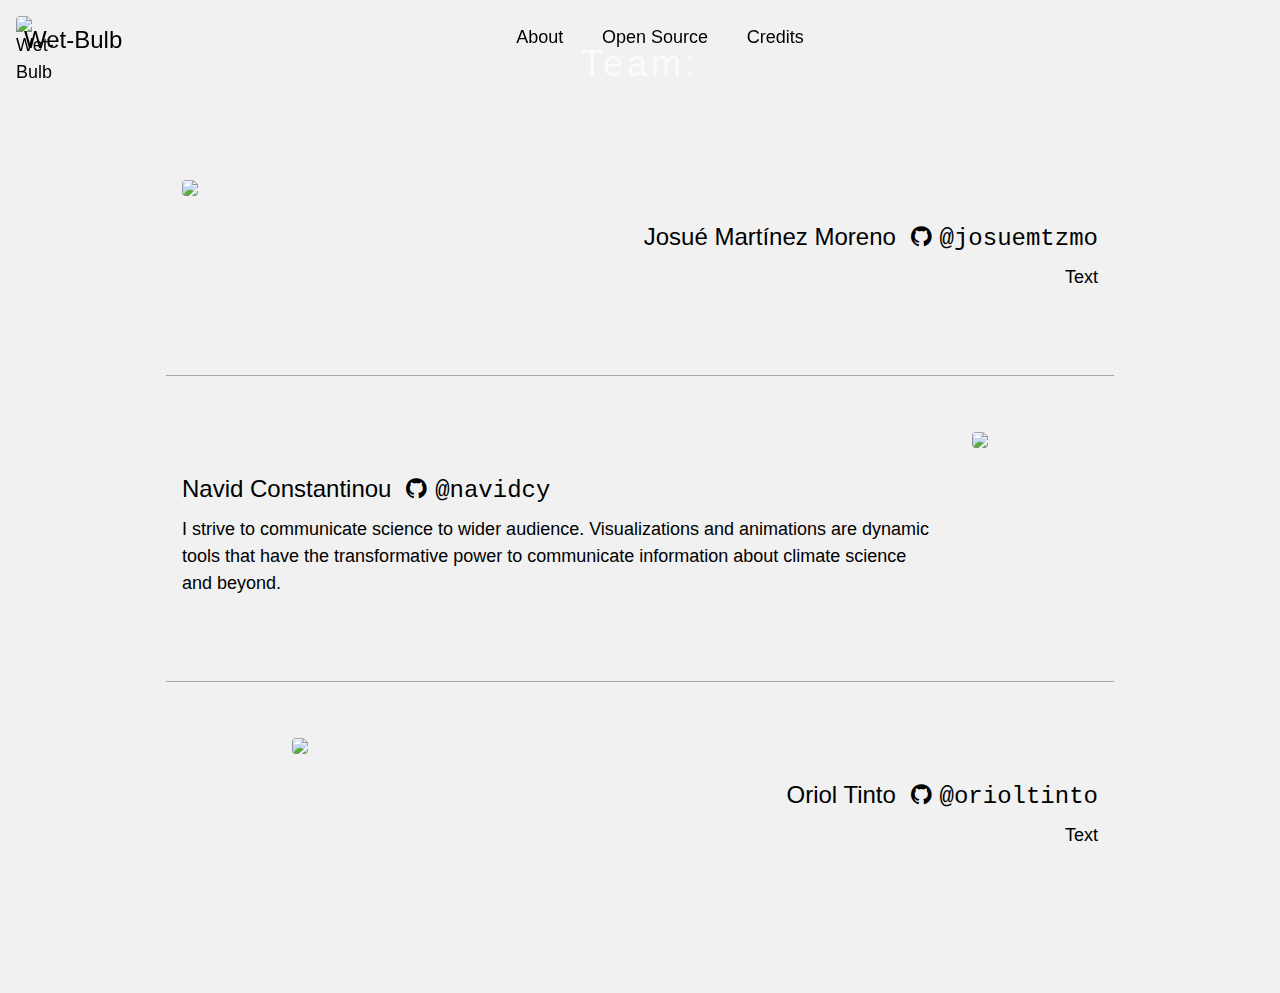
==== credits.html @ 459221cb "try style="text-decoration:none"" ====
<!DOCTYPE html>
<html>
<head>
<title>Wet Bulb Temperature</title>
<meta charset="UTF-8">
<meta name="viewport" content="width=device-width, initial-scale=1">
<link rel="stylesheet" href="public/css/style.css">
<link rel="stylesheet" href="https://www.w3schools.com/w3css/4/w3.css">
<link rel="stylesheet" href="https://fonts.googleapis.com/css?family=Raleway">
<link rel="shortcut icon" type="image/x-icon" href="./resources/earth_melt.ico" />
<link rel="stylesheet" href="https://use.fontawesome.com/releases/v5.7.1/css/all.css" integrity="sha384-fnmOCqbTlWIlj8LyTjo7mOUStjsKC4pOpQbqyi7RrhN7udi9RwhKkMHpvLbHG9Sr" crossorigin="anonymous">
<link rel="stylesheet" href="https://cdnjs.cloudflare.com/ajax/libs/font-awesome/4.7.0/css/font-awesome.min.css">

</head>
<body class="w3-light-grey" data-gr-c-s-loaded="true">


    <div class="w3-main">
        <header class="w3-container w3-top w3-xlarge w3-padding-16 header" style="z-index:5">
            <a href="index.html" class="w3-left w3-large">
                <img src="./resources/earth_melt.svg" class="w3-left w3-round w3-image" alt="Wet-Bulb" width="40" height="40">
                <h1 class="title w3-display-topleft w3-padding-large w3-xlarge w3-text-black">Wet-Bulb</h1>
            </a>
            
            <div class="w3-center">
                <div class="w3-hide-small w3-text-black" style="height:100%;width:80vw; position:relative;display: inline">
                    <a href="about.html" class="w3-button w3-large" style="height:100%;">About</a> 
                    <a href="open_source.html" class="w3-button w3-large">Open Source</a> 
                    <a href="credits.html" class="w3-button w3-large">Credits</a>
                </div>
            </div>
        </header>

        <div class="w3-padding-32"></div>

        <div class="w3-overlay w3-hide-large w3-animate-opacity" onclick="w3_lang_close()" style="cursor:pointer" title="close side menu" id="myOverlay"></div>            
        <!-- Fourth Parallax Image with Portfolio Text -->
        <div class="bgimg-3 w3-display-container w3-opacity-min" id="contact">
            <div class="w3-display-middle">
                <span class="w3-xxlarge w3-text-white w3-wide trn">Team:</span>
            </div>
            </div>
            <!-- Container (Contact Section) -->
            <div class="w3-content w3-container w3-padding-64" >
            <div class="w3-row w3-padding-32 w3-section">
                <div class="w3-col m2 w3-container">
                    <img src="./resources/josue.jpg" class="w3-image w3-round" style="width:100%">
                </div>
                <div class="w3-col m10 w3-panel w3-padding-16" style="text-align: right;">
                    <div class="w3-xlarge">
                        <a style="text-decoration:none"  href="https://josuemtzmo.github.io" target="_blank">Josué Martínez Moreno </a>
                        <a style="text-decoration:none"  href="https://github.com/josuemtzmo" target="_blank">
                            <i class="fa fa-github w3-hover-opacity w3-padding-16 w3-padding-small"></i><code>@josuemtzmo</code>
                        </a>
                    </div>
                    <div class="w3-large">
                        Text
                    </div>
                </div>
            </div>
            <hr style="height:1px;border:none;color:#828282ab;background-color:#828282ab;">
            <div class="w3-row w3-padding-32 w3-section">
                <div class="w3-col m10 w3-panel w3-padding-16">
                    <div class="w3-xlarge">
                    <a style="text-decoration:none"  href="https://www.navidconstantinou.com" target="_blank">Navid Constantinou</a>
                    <a style="text-decoration:none"  href="https://github.com/navidcy" target="_blank">
                        <i class="fa fa-github w3-hover-opacity w3-padding-16 w3-padding-small"></i><code>@navidcy</code>
                    </a>
                    </div>
                    <div class="w3-large">
                        I strive to communicate science to wider audience. Visualizations and animations are dynamic tools that have the transformative power to communicate information about climate science and beyond.
                    </div>
                </div>
                <div class="w3-col m2 w3-container">
                    <img src="./resources/navid2.png" class="w3-image w3-round" style="width:100%">
                </div>
            </div>
            <hr style="height:1px;border:none;color:#828282ab;background-color:#828282ab;">
            <div class="w3-row w3-padding-32 w3-section" style="text-align: right;">
                <div class="w3-col m2 w3-container">
                    <img src="./resources/oriol.jpeg" class="w3-image w3-round" style="width:100%">
                </div>
                <div class="w3-col m10 w3-panel w3-padding-16"> 
                    <div class="w3-xlarge">
                    Oriol Tinto
                    <a style="text-decoration:none" href="https://github.com/orioltinto" target="_blank">
                        <i class="fa fa-github w3-hover-opacity w3-padding-16 w3-padding-small"></i><code>@orioltinto</code>
                    </a>
                    </div>
                    <div class="w3-large">
                        Text
                    </div>
                </div>
            </div>
        </div>

        <!-- <div class="bgimg-3 w3-display-container w3-opacity-min" id="contact">
            <div class="w3-display-middle">
                <span class="w3-xxlarge w3-text-white w3-wide trn">Thanks to:</span>
            </div>
            </div>
            <div class="w3-content w3-container w3-padding-64" >
            <div class="w3-row w3-padding-32 w3-section">
                
            </div>

        </div> -->
    </div>

</body>
</html>
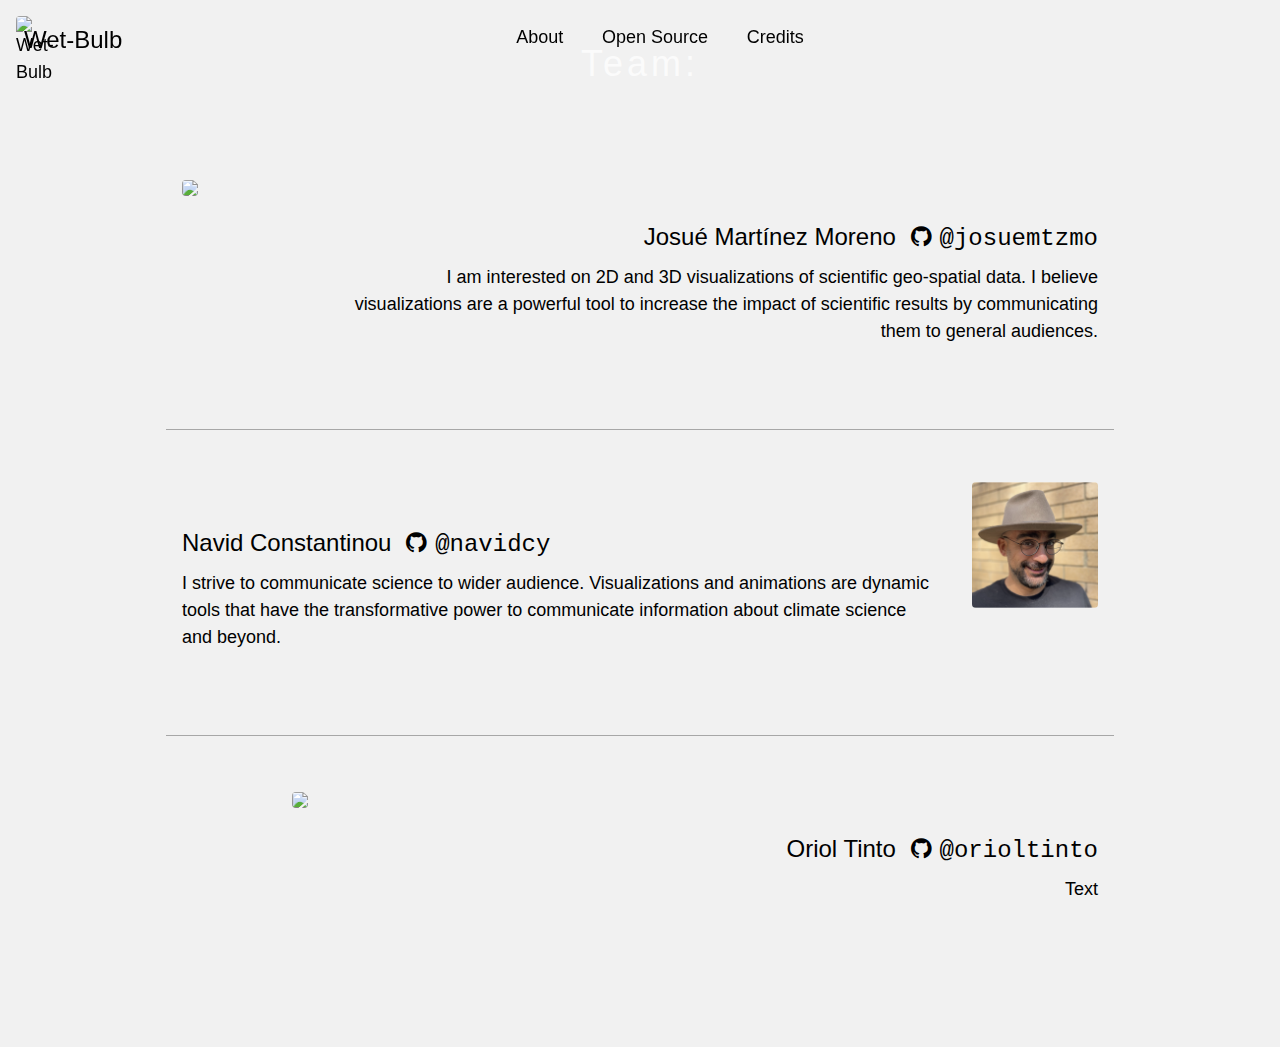
==== commit 687a734d: "add text josue" ====
--- a/credits.html
+++ b/credits.html
@@ -54,7 +54,7 @@
                         </a>
                     </div>
                     <div class="w3-large">
-                        Text
+                        I am interested on 2D and 3D visualizations of scientific geo-spatial data. I believe visualizations are a powerful tool to increase the impact of scientific results by communicating them to general audiences.
                     </div>
                 </div>
             </div>
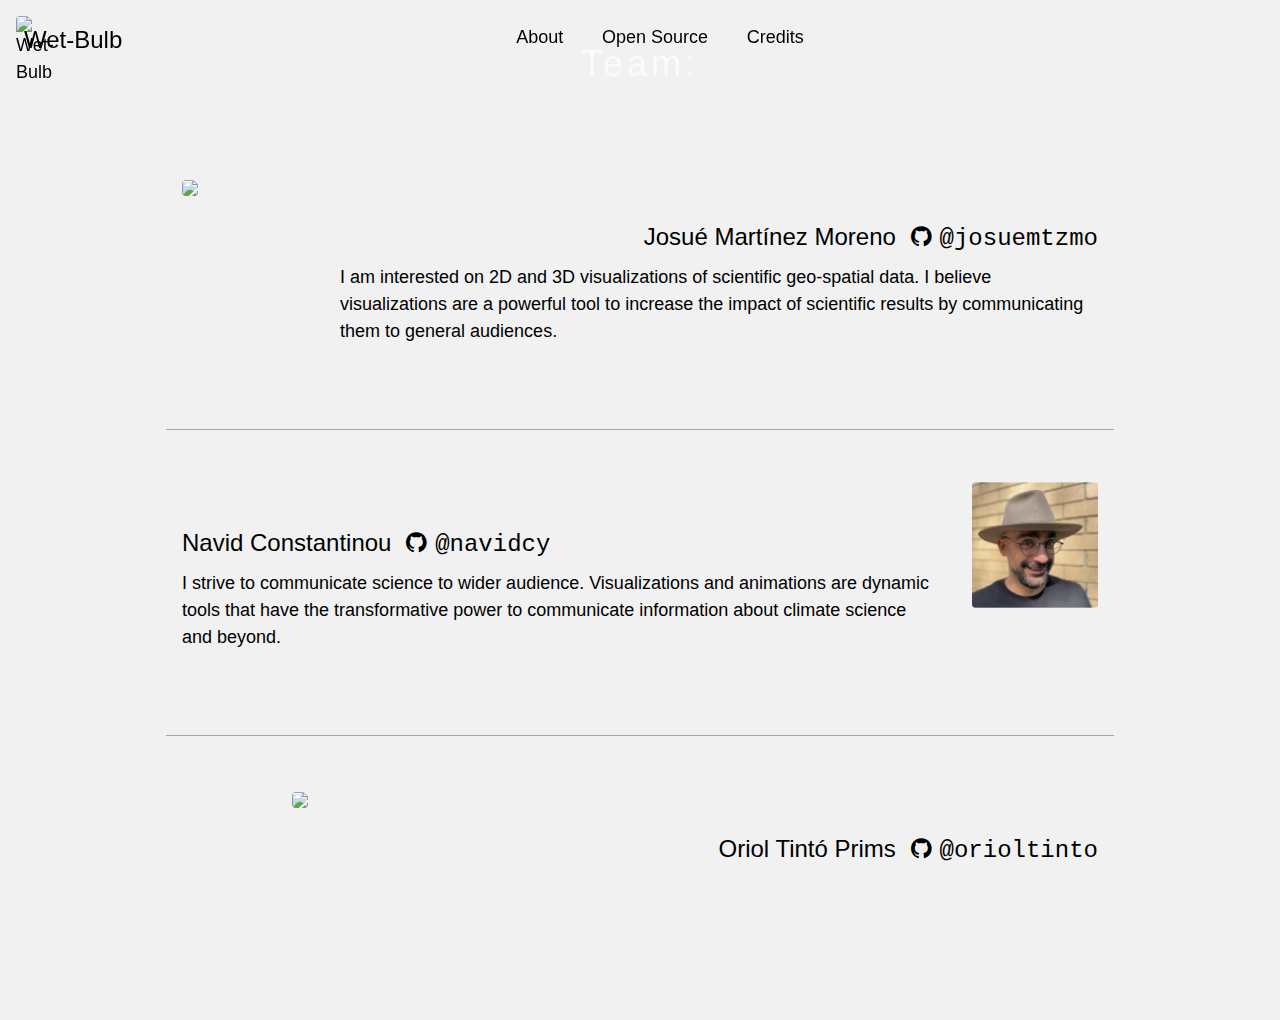
==== commit 60965b06: "align text left" ====
--- a/credits.html
+++ b/credits.html
@@ -53,7 +53,7 @@
                             <i class="fa fa-github w3-hover-opacity w3-padding-16 w3-padding-small"></i><code>@josuemtzmo</code>
                         </a>
                     </div>
-                    <div class="w3-large">
+                    <div class="w3-large" style="text-align: left;">
                         I am interested on 2D and 3D visualizations of scientific geo-spatial data. I believe visualizations are a powerful tool to increase the impact of scientific results by communicating them to general audiences.
                     </div>
                 </div>
@@ -82,13 +82,13 @@
                 </div>
                 <div class="w3-col m10 w3-panel w3-padding-16"> 
                     <div class="w3-xlarge">
-                    Oriol Tinto
+                    Oriol Tintó Prims
                     <a style="text-decoration:none" href="https://github.com/orioltinto" target="_blank">
                         <i class="fa fa-github w3-hover-opacity w3-padding-16 w3-padding-small"></i><code>@orioltinto</code>
                     </a>
                     </div>
-                    <div class="w3-large">
-                        Text
+                    <div class="w3-large" style="text-align: left;">
+                        
                     </div>
                 </div>
             </div>
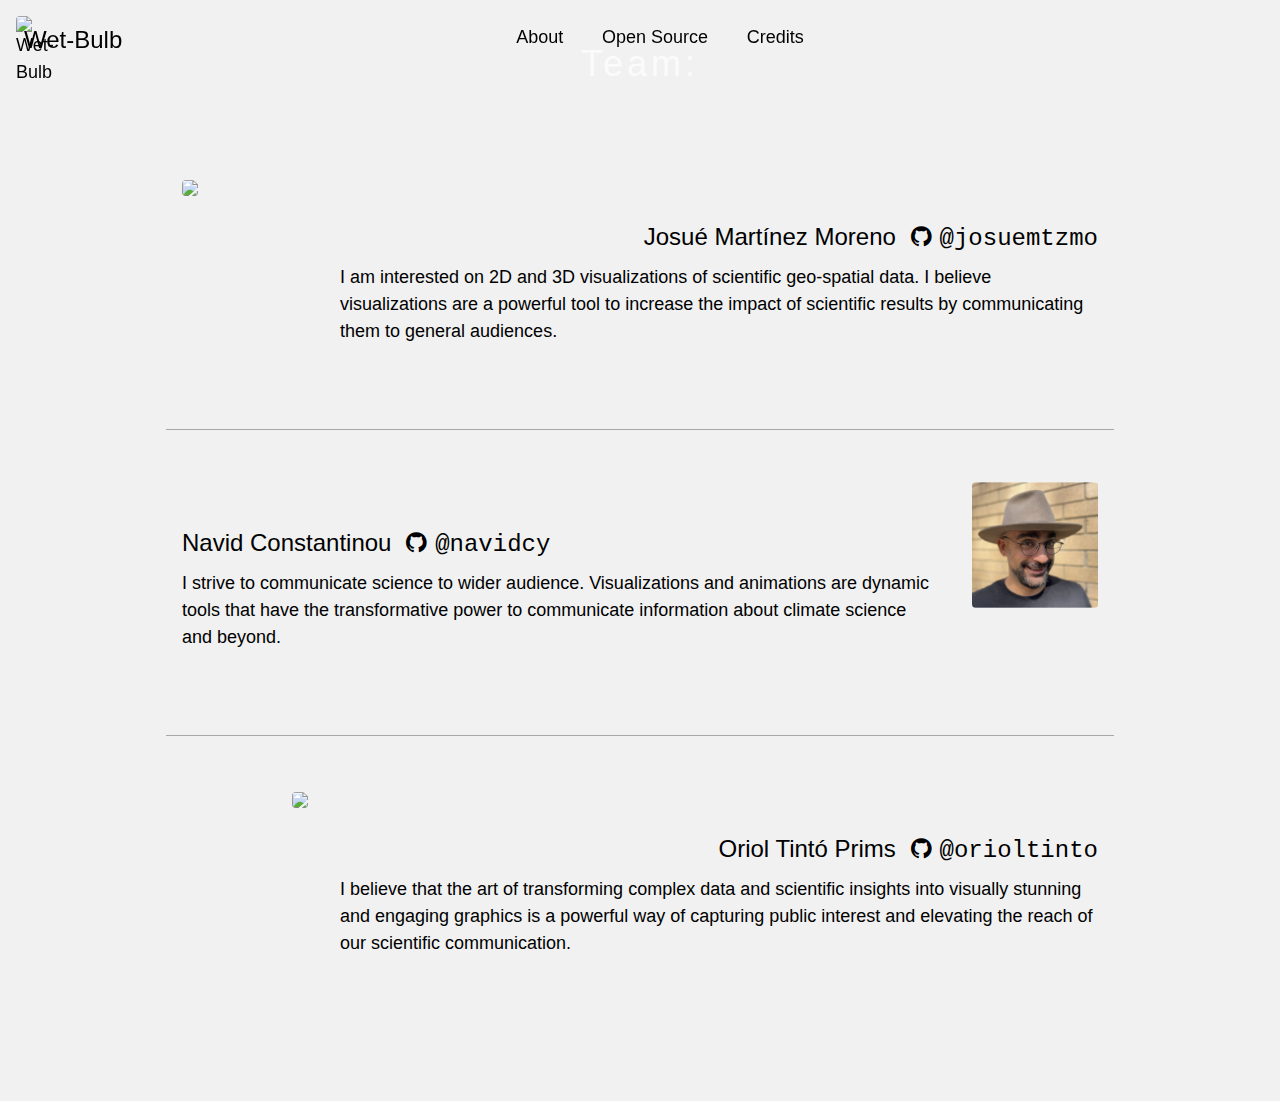
==== commit ba73167b: "Update credits.html" ====
--- a/credits.html
+++ b/credits.html
@@ -44,7 +44,7 @@
             <div class="w3-content w3-container w3-padding-64" >
             <div class="w3-row w3-padding-32 w3-section">
                 <div class="w3-col m2 w3-container">
-                    <img src="./resources/josue.jpg" class="w3-image w3-round" style="width:100%">
+                    <img src="./resources/josue.jpg" class="w3-image w3-round" style="width:130%">
                 </div>
                 <div class="w3-col m10 w3-panel w3-padding-16" style="text-align: right;">
                     <div class="w3-xlarge">
@@ -72,13 +72,13 @@
                     </div>
                 </div>
                 <div class="w3-col m2 w3-container">
-                    <img src="./resources/navid2.png" class="w3-image w3-round" style="width:100%">
+                    <img src="./resources/navid2.png" class="w3-image w3-round" style="width:130%">
                 </div>
             </div>
             <hr style="height:1px;border:none;color:#828282ab;background-color:#828282ab;">
             <div class="w3-row w3-padding-32 w3-section" style="text-align: right;">
                 <div class="w3-col m2 w3-container">
-                    <img src="./resources/oriol.jpeg" class="w3-image w3-round" style="width:100%">
+                    <img src="./resources/oriol.jpeg" class="w3-image w3-round" style="width:130%">
                 </div>
                 <div class="w3-col m10 w3-panel w3-padding-16"> 
                     <div class="w3-xlarge">
@@ -88,7 +88,7 @@
                     </a>
                     </div>
                     <div class="w3-large" style="text-align: left;">
-                        
+                        I believe that the art of transforming complex data and scientific insights into visually stunning and engaging graphics is a powerful way of capturing public interest and elevating the reach of our scientific communication.
                     </div>
                 </div>
             </div>
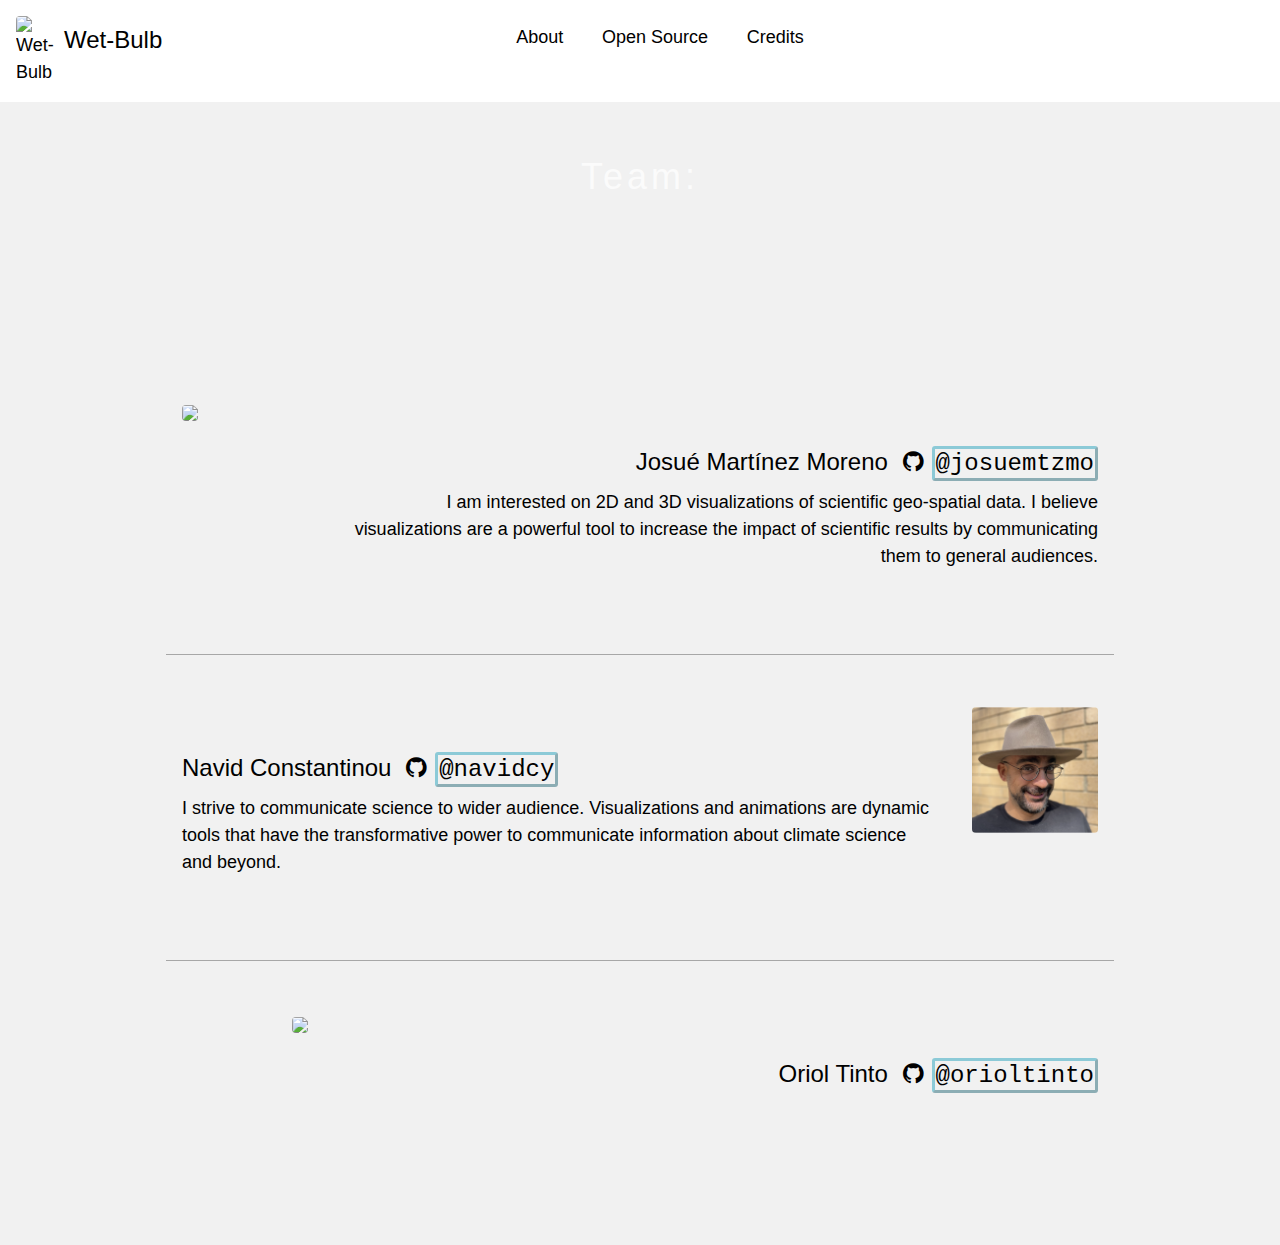
==== commit 7cea84fe: "update website for submission" ====
--- a/credits.html
+++ b/credits.html
@@ -44,7 +44,7 @@
             <div class="w3-content w3-container w3-padding-64" >
             <div class="w3-row w3-padding-32 w3-section">
                 <div class="w3-col m2 w3-container">
-                    <img src="./resources/josue.jpg" class="w3-image w3-round" style="width:130%">
+                    <img src="./resources/josue.jpg" class="w3-image w3-round" style="width:100%">
                 </div>
                 <div class="w3-col m10 w3-panel w3-padding-16" style="text-align: right;">
                     <div class="w3-xlarge">
@@ -53,7 +53,7 @@
                             <i class="fa fa-github w3-hover-opacity w3-padding-16 w3-padding-small"></i><code>@josuemtzmo</code>
                         </a>
                     </div>
-                    <div class="w3-large" style="text-align: left;">
+                    <div class="w3-large">
                         I am interested on 2D and 3D visualizations of scientific geo-spatial data. I believe visualizations are a powerful tool to increase the impact of scientific results by communicating them to general audiences.
                     </div>
                 </div>
@@ -72,23 +72,23 @@
                     </div>
                 </div>
                 <div class="w3-col m2 w3-container">
-                    <img src="./resources/navid2.png" class="w3-image w3-round" style="width:130%">
+                    <img src="./resources/navid2.png" class="w3-image w3-round" style="width:100%">
                 </div>
             </div>
             <hr style="height:1px;border:none;color:#828282ab;background-color:#828282ab;">
             <div class="w3-row w3-padding-32 w3-section" style="text-align: right;">
                 <div class="w3-col m2 w3-container">
-                    <img src="./resources/oriol.jpeg" class="w3-image w3-round" style="width:130%">
+                    <img src="./resources/oriol.jpeg" class="w3-image w3-round" style="width:100%">
                 </div>
                 <div class="w3-col m10 w3-panel w3-padding-16"> 
                     <div class="w3-xlarge">
-                    Oriol Tintó Prims
+                    Oriol Tinto
                     <a style="text-decoration:none" href="https://github.com/orioltinto" target="_blank">
                         <i class="fa fa-github w3-hover-opacity w3-padding-16 w3-padding-small"></i><code>@orioltinto</code>
                     </a>
                     </div>
-                    <div class="w3-large" style="text-align: left;">
-                        I believe that the art of transforming complex data and scientific insights into visually stunning and engaging graphics is a powerful way of capturing public interest and elevating the reach of our scientific communication.
+                    <div class="w3-large">
+                        
                     </div>
                 </div>
             </div>
--- a/public/css/style.css
+++ b/public/css/style.css
@@ -0,0 +1,187 @@
+body,h1,h2,h3,h4,h5,h6 {font-family: "Raleway", sans-serif;}
+body, html {
+  height: 100%;
+  width: auto;
+  color: #0095B3;
+  line-height: 1.8;
+}
+
+code {
+  font-family: 'Courier New', monospace;
+  padding: 1px;
+  border: outset #0095b36b;
+  border-radius: 3px;
+}
+
+.w3-text-black{
+  color: #000;
+}
+
+.header{
+  background-color: #fff;
+}
+
+.title{
+  left: 40px !important
+}
+.bgimg, .bgimg-1, .bgimg-2, .bgimg-3, .bgimg-4, .bgimg-5 {
+    background-attachment: fixed;
+    background-position: center;
+    background-repeat: no-repeat;
+    background-size: cover;
+    
+}
+
+.bgimg-1 {
+    min-height: 100vh;
+    background-image: url('../../resources/Wet_bulb_temp_max2024.png');
+    /* background-color: #2196F3; */
+}
+
+.bgimg-2 {
+    min-height: 100vh;
+    background-image: url('../../resources/Wet_bulb_temp_max2100.png');
+    /* background-color: #103410; */
+}
+
+
+.bgimg-3 {
+  min-height: 25vh;
+  background-image: url('../../resources/WB_temp_bands.png');
+  /* background-color: #103410; */
+}
+
+.bgimg-4 {
+  min-height: 90vh;
+  background-image: url('../../resources/wet_bulb_2024_0001_LR.png');
+  width: 100%;
+  /* background-color: #2196F3; */
+}
+
+.bgimg-5 {
+  min-height: 90vh;
+  background-image: url('../../resources/wet_bulb_2100_0001_LR.png');
+  width: 100%;
+  /* background-color: #103410; */
+}
+
+.year_l, .year_r {
+  bottom:20%;
+  position: absolute;
+}
+
+.year_l{
+  width: 100%;
+  left: 0;
+  color: #000;
+}
+
+.year_r{
+  width: 50%;
+  right: 0;
+  color: #000;
+}
+
+.image-comparison {
+  min-width: 700px;
+  overflow: hidden;
+}
+
+.image-comparison .images-container {
+  position: relative;
+  display: flex;
+}
+
+.image-comparison .images-container .before-image {
+  position: absolute;
+  top: 0;
+  width: 25%;
+}
+
+.image-comparison .images-container .after-image {
+  /* position: absolute; */
+  top: 0;
+  width: 100%;
+  min-height: 100vh;
+}
+
+.image-comparison .slider {
+  position: absolute;
+  inset: 0;
+  opacity: 0;
+  cursor: pointer;
+  z-index:1;
+}
+
+.image-comparison .slider-line {
+  position: absolute;
+  height: 100%;
+  width: 3px;
+  background: #000;
+  left: 50%;
+  transform: translateX(-50%);
+  z-index:1
+}
+
+.image-comparison .slider-icon {
+  position: absolute;
+  left: 50%;
+  top: 50%;
+  width: 60px;
+  height: 60px;
+  color: #000;
+  transform: translate(-50%, -50%) rotateZ(90deg);
+}
+
+.down-arrow {
+  position: relative;
+  bottom: 0px;
+  left: 50%;
+  width: 0;
+  height: 30px;
+  border: 2px solid;
+  border-radius: 2px;
+  color: #000;
+}
+
+.down-arrow:after {
+  content: " ";
+  position: absolute;
+  top: 10px;
+  left: -10px;
+  width: 20px;
+  height: 20px;
+  border-bottom: 4px solid;
+  border-right: 4px solid;
+  border-radius: 4px;
+  transform: rotateZ(45deg);
+}
+
+.down-arrow:before {
+  content: " ";
+  position: absolute;
+  top: 4px;
+  left: -15px;
+  width: 30px;
+  height: 30px;
+  border-bottom: 4px solid;
+  border-right: 4px solid;
+  border-radius: 4px;
+  transform: rotateZ(45deg);
+}
+
+.risk_colorbar{
+  text-align: right;
+  right: 0;
+  margin: 15px 30px;
+  z-index:0
+}
+
+.risk_colorbar img{
+  max-height:75px;
+}
+
+#formula {
+  max-width: 100%;
+  overflow-x: auto;
+}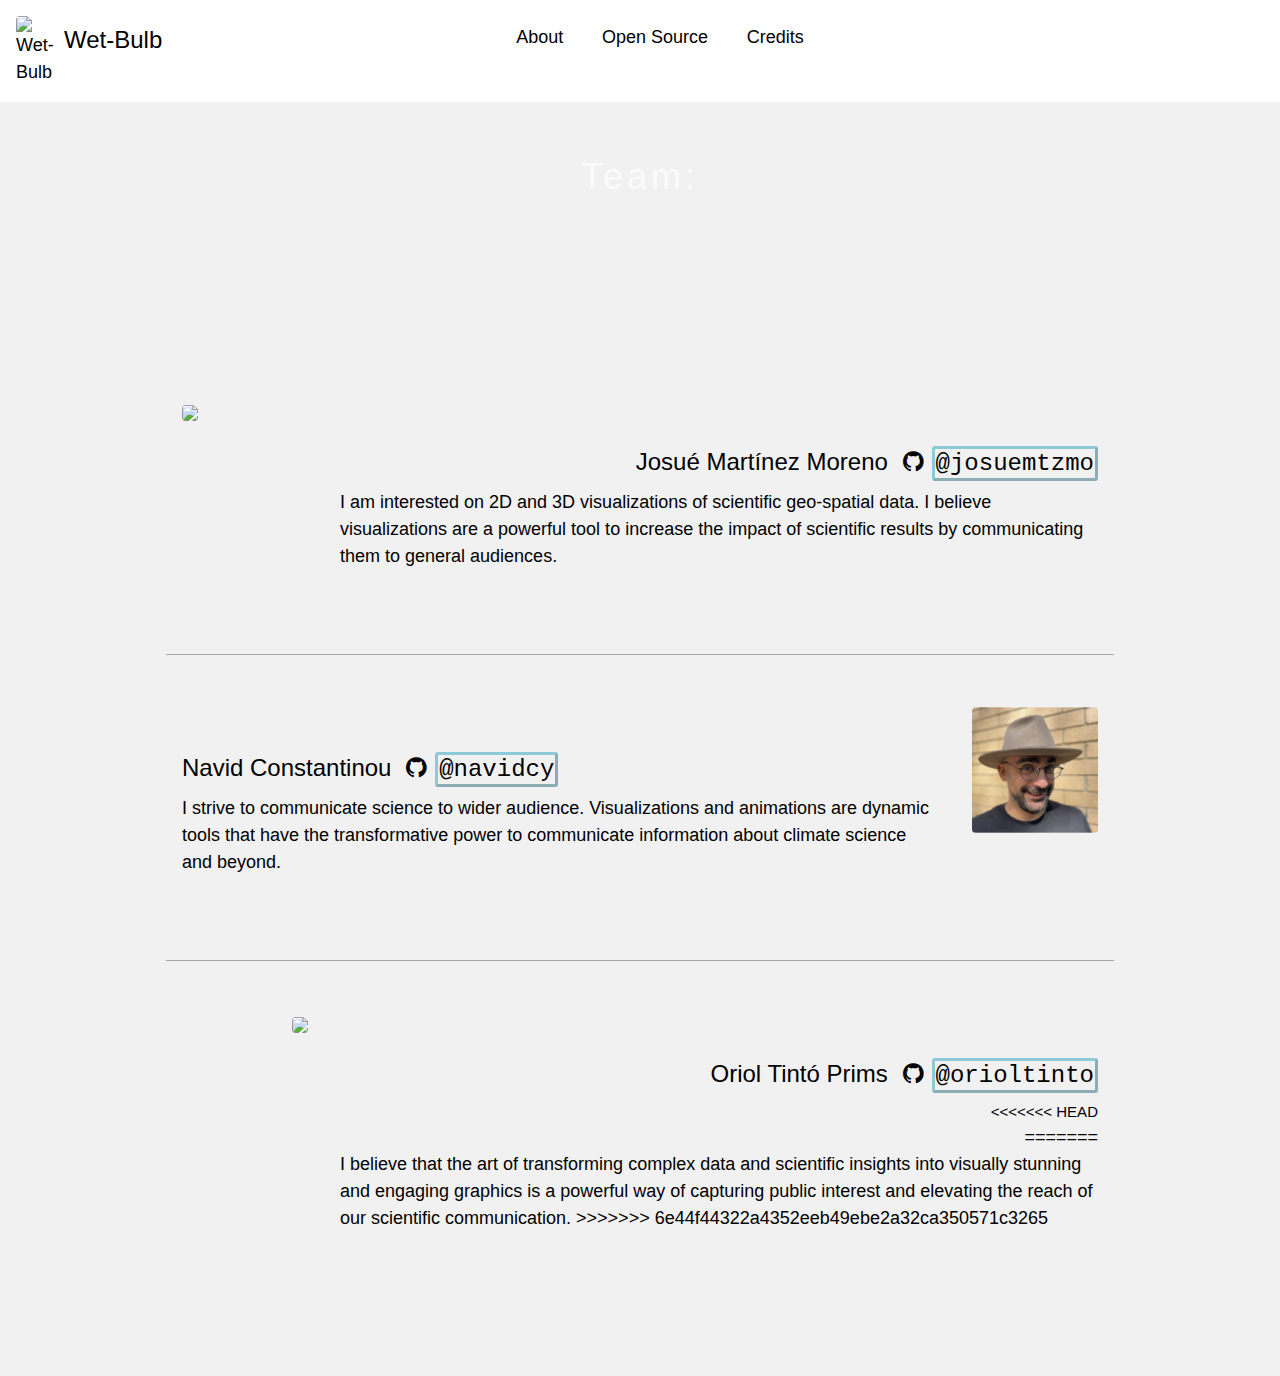
==== commit 7e69c2fa: "merge with main" ====
--- a/credits.html
+++ b/credits.html
@@ -44,7 +44,7 @@
             <div class="w3-content w3-container w3-padding-64" >
             <div class="w3-row w3-padding-32 w3-section">
                 <div class="w3-col m2 w3-container">
-                    <img src="./resources/josue.jpg" class="w3-image w3-round" style="width:100%">
+                    <img src="./resources/josue.jpg" class="w3-image w3-round" style="width:130%">
                 </div>
                 <div class="w3-col m10 w3-panel w3-padding-16" style="text-align: right;">
                     <div class="w3-xlarge">
@@ -53,7 +53,7 @@
                             <i class="fa fa-github w3-hover-opacity w3-padding-16 w3-padding-small"></i><code>@josuemtzmo</code>
                         </a>
                     </div>
-                    <div class="w3-large">
+                    <div class="w3-large" style="text-align: left;">
                         I am interested on 2D and 3D visualizations of scientific geo-spatial data. I believe visualizations are a powerful tool to increase the impact of scientific results by communicating them to general audiences.
                     </div>
                 </div>
@@ -72,23 +72,28 @@
                     </div>
                 </div>
                 <div class="w3-col m2 w3-container">
-                    <img src="./resources/navid2.png" class="w3-image w3-round" style="width:100%">
+                    <img src="./resources/navid2.png" class="w3-image w3-round" style="width:130%">
                 </div>
             </div>
             <hr style="height:1px;border:none;color:#828282ab;background-color:#828282ab;">
             <div class="w3-row w3-padding-32 w3-section" style="text-align: right;">
                 <div class="w3-col m2 w3-container">
-                    <img src="./resources/oriol.jpeg" class="w3-image w3-round" style="width:100%">
+                    <img src="./resources/oriol.jpeg" class="w3-image w3-round" style="width:130%">
                 </div>
                 <div class="w3-col m10 w3-panel w3-padding-16"> 
                     <div class="w3-xlarge">
-                    Oriol Tinto
+                    Oriol Tintó Prims
                     <a style="text-decoration:none" href="https://github.com/orioltinto" target="_blank">
                         <i class="fa fa-github w3-hover-opacity w3-padding-16 w3-padding-small"></i><code>@orioltinto</code>
                     </a>
                     </div>
+<<<<<<< HEAD
                     <div class="w3-large">
                         
+=======
+                    <div class="w3-large" style="text-align: left;">
+                        I believe that the art of transforming complex data and scientific insights into visually stunning and engaging graphics is a powerful way of capturing public interest and elevating the reach of our scientific communication.
+>>>>>>> 6e44f44322a4352eeb49ebe2a32ca350571c3265
                     </div>
                 </div>
             </div>
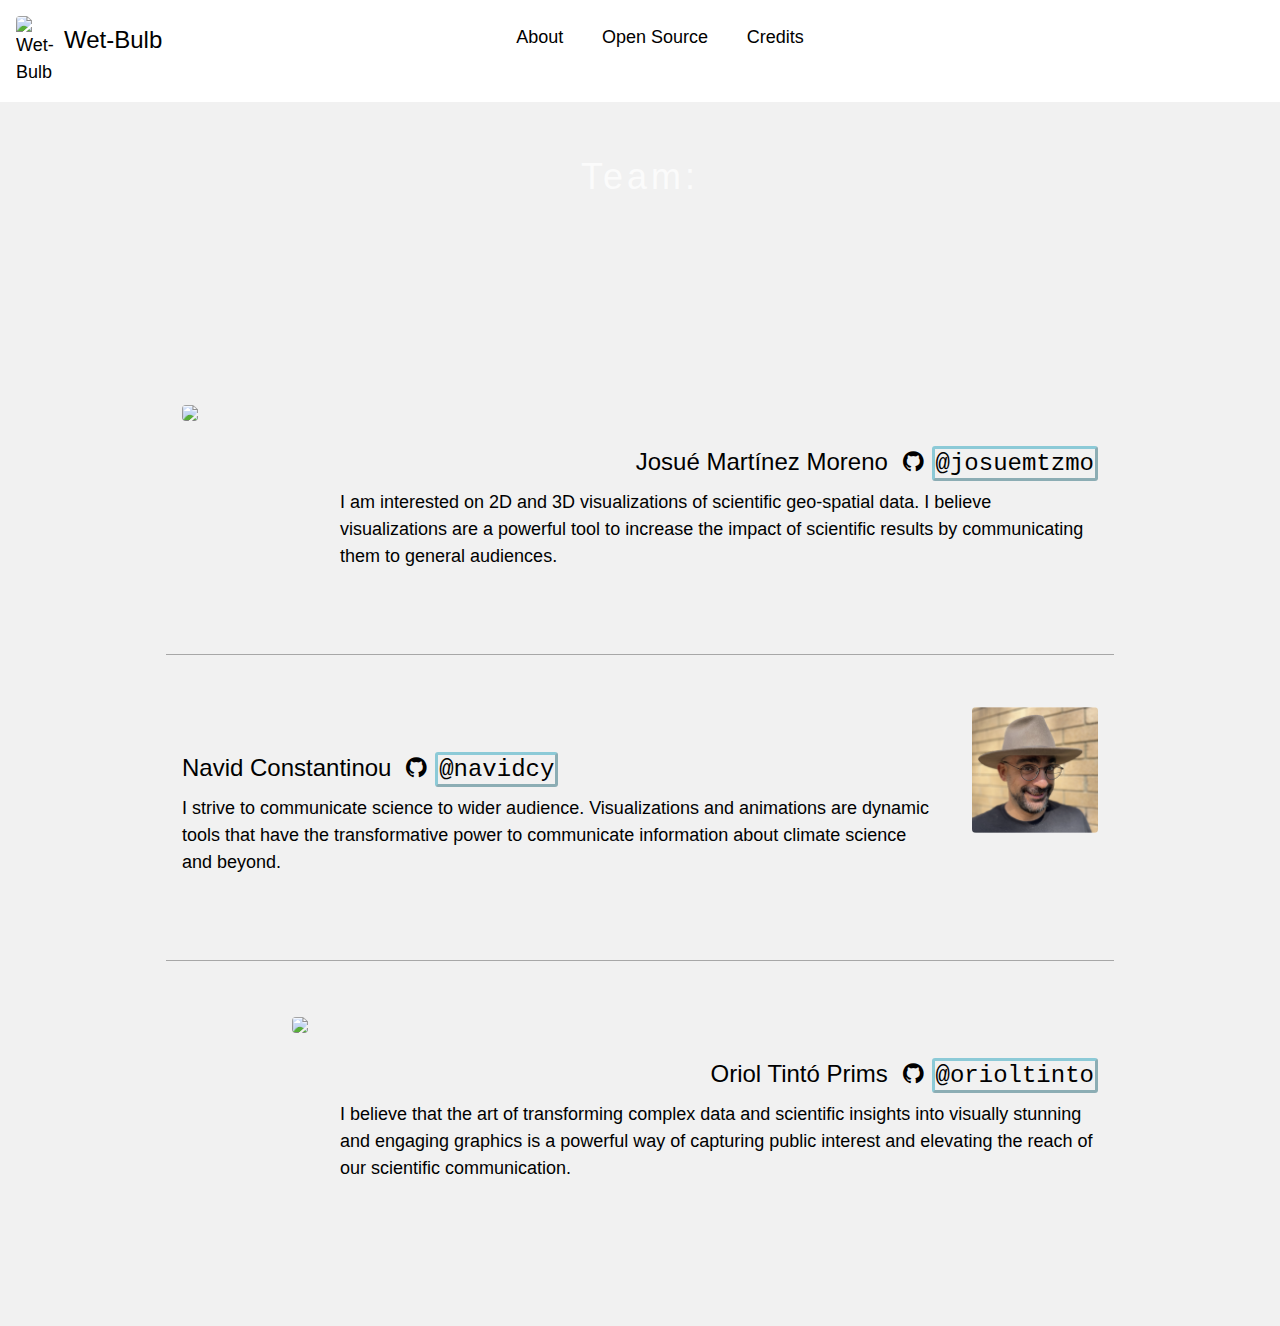
==== commit 28f3381d: "merge with main" ====
--- a/credits.html
+++ b/credits.html
@@ -87,13 +87,8 @@
                         <i class="fa fa-github w3-hover-opacity w3-padding-16 w3-padding-small"></i><code>@orioltinto</code>
                     </a>
                     </div>
-<<<<<<< HEAD
-                    <div class="w3-large">
-                        
-=======
                     <div class="w3-large" style="text-align: left;">
                         I believe that the art of transforming complex data and scientific insights into visually stunning and engaging graphics is a powerful way of capturing public interest and elevating the reach of our scientific communication.
->>>>>>> 6e44f44322a4352eeb49ebe2a32ca350571c3265
                     </div>
                 </div>
             </div>
